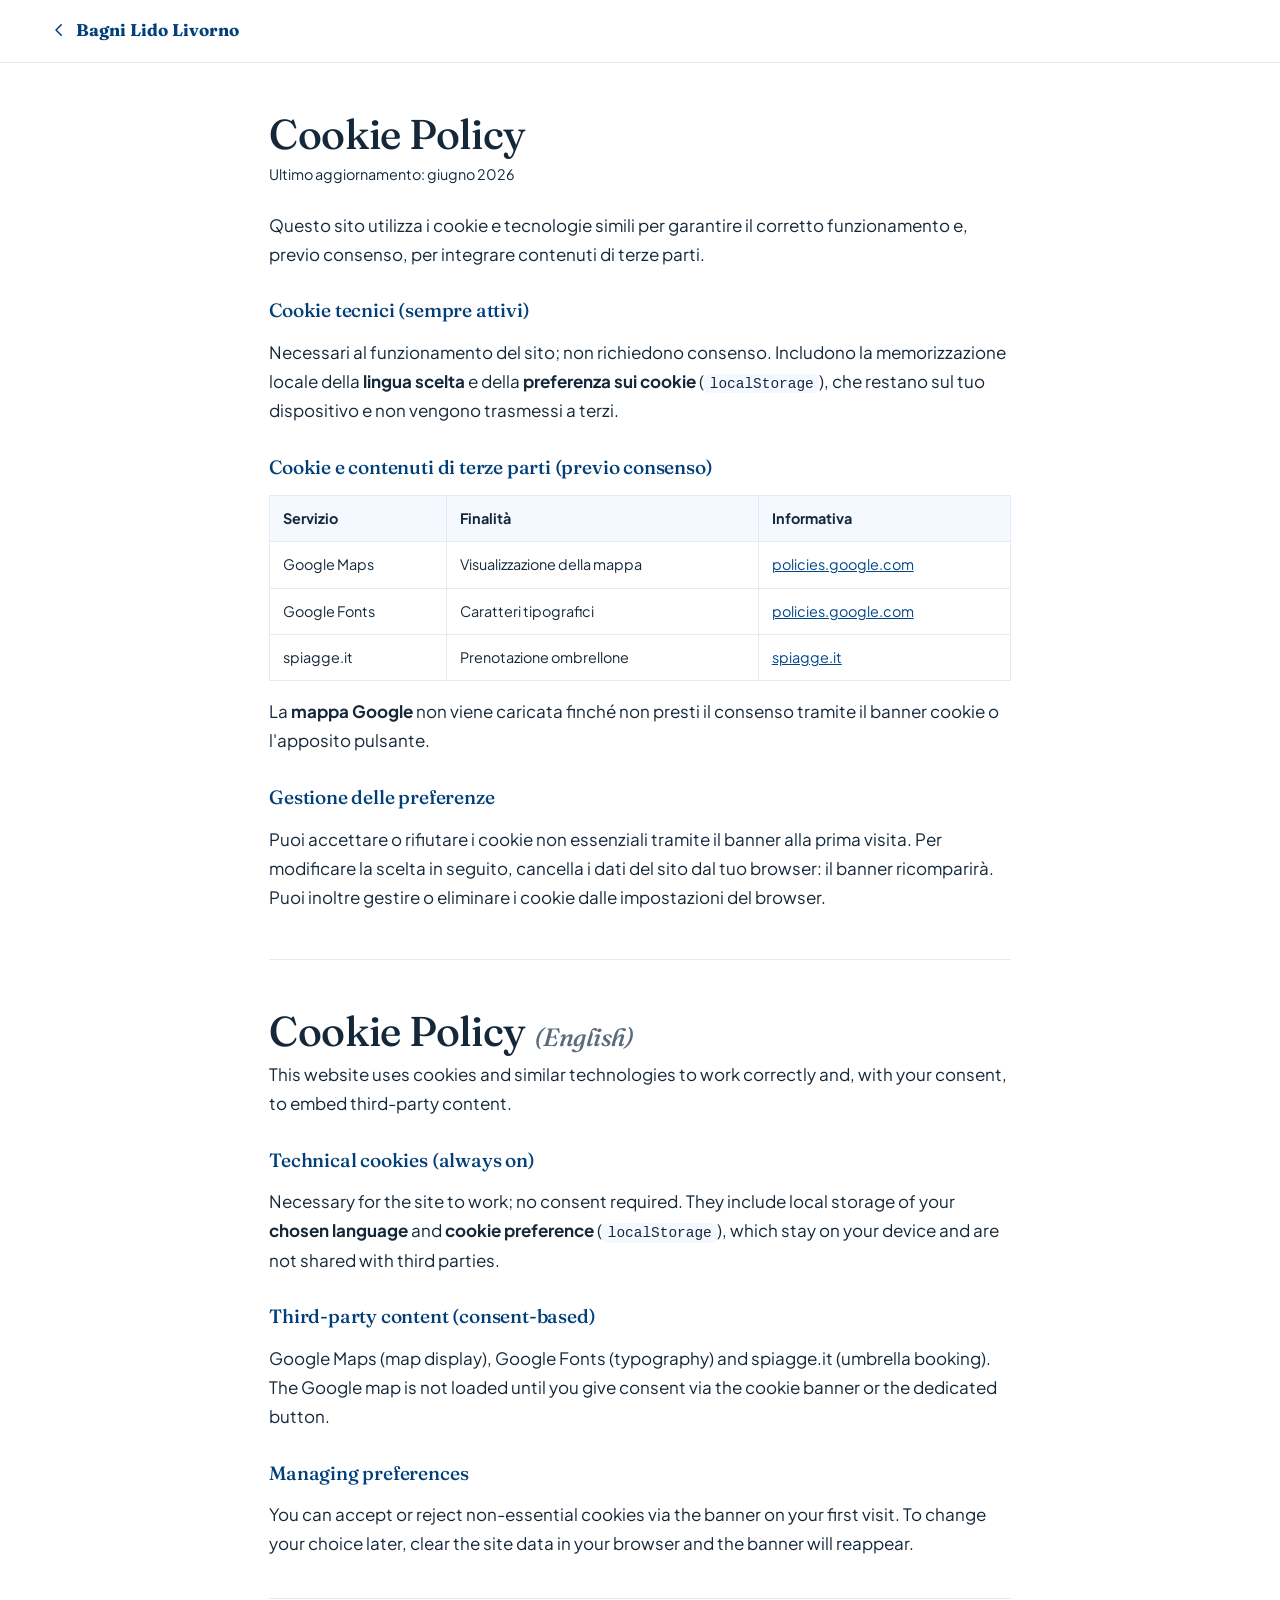
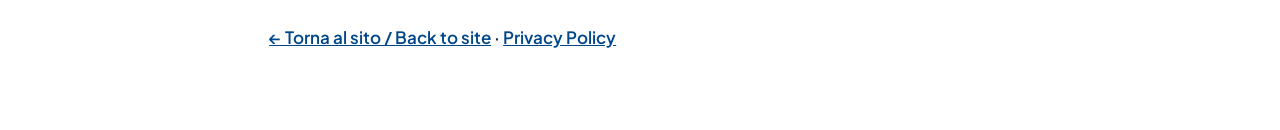
==== cookie.html @ 4ff739aa "Aggiunge Storia, Staff e conformità GDPR - Sezione "La nostra storia": timeline 1934-oggi, foto d'ep" ====
<!DOCTYPE html>
<html lang="it">
<head>
  <meta charset="UTF-8">
  <meta name="viewport" content="width=device-width, initial-scale=1.0">
  <meta name="theme-color" content="#0054a4">
  <title>Cookie Policy · Bagni Lido Livorno</title>
  <meta name="robots" content="noindex, follow">
  <link rel="icon" type="image/png" href="favicon.png">
  <link rel="preconnect" href="https://fonts.googleapis.com">
  <link rel="preconnect" href="https://fonts.gstatic.com" crossorigin>
  <link href="https://fonts.googleapis.com/css2?family=Fraunces:opsz,wght@9..144,400;9..144,500;9..144,600&family=Plus+Jakarta+Sans:wght@400;500;600;700;800&display=swap" rel="stylesheet">
  <link rel="stylesheet" href="assets/css/style.css">
</head>
<body>
  <header class="legal-header">
    <div class="container">
      <a href="index.html" class="legal-back">
        <svg viewBox="0 0 24 24" width="18" height="18" aria-hidden="true"><path d="M15 5l-7 7 7 7" fill="none" stroke="currentColor" stroke-width="2" stroke-linecap="round" stroke-linejoin="round"/></svg>
        <span>Bagni Lido Livorno</span>
      </a>
    </div>
  </header>

  <main class="legal container">
    <h1>Cookie Policy</h1>
    <p class="legal-updated">Ultimo aggiornamento: giugno 2026</p>

    <p>Questo sito utilizza i cookie e tecnologie simili per garantire il corretto funzionamento e, previo consenso, per integrare contenuti di terze parti.</p>

    <h2>Cookie tecnici (sempre attivi)</h2>
    <p>Necessari al funzionamento del sito; non richiedono consenso. Includono la memorizzazione locale della <strong>lingua scelta</strong> e della <strong>preferenza sui cookie</strong> (<code>localStorage</code>), che restano sul tuo dispositivo e non vengono trasmessi a terzi.</p>

    <h2>Cookie e contenuti di terze parti (previo consenso)</h2>
    <table class="legal-table">
      <thead><tr><th>Servizio</th><th>Finalità</th><th>Informativa</th></tr></thead>
      <tbody>
        <tr><td>Google Maps</td><td>Visualizzazione della mappa</td><td><a href="https://policies.google.com/privacy" target="_blank" rel="noopener">policies.google.com</a></td></tr>
        <tr><td>Google Fonts</td><td>Caratteri tipografici</td><td><a href="https://policies.google.com/privacy" target="_blank" rel="noopener">policies.google.com</a></td></tr>
        <tr><td>spiagge.it</td><td>Prenotazione ombrellone</td><td><a href="https://www.spiagge.it/privacy" target="_blank" rel="noopener">spiagge.it</a></td></tr>
      </tbody>
    </table>
    <p>La <strong>mappa Google</strong> non viene caricata finché non presti il consenso tramite il banner cookie o l'apposito pulsante.</p>

    <h2>Gestione delle preferenze</h2>
    <p>Puoi accettare o rifiutare i cookie non essenziali tramite il banner alla prima visita. Per modificare la scelta in seguito, cancella i dati del sito dal tuo browser: il banner ricomparirà. Puoi inoltre gestire o eliminare i cookie dalle impostazioni del browser.</p>

    <hr class="legal-sep">

    <h1>Cookie Policy <span class="legal-lang">(English)</span></h1>
    <p>This website uses cookies and similar technologies to work correctly and, with your consent, to embed third-party content.</p>
    <h2>Technical cookies (always on)</h2>
    <p>Necessary for the site to work; no consent required. They include local storage of your <strong>chosen language</strong> and <strong>cookie preference</strong> (<code>localStorage</code>), which stay on your device and are not shared with third parties.</p>
    <h2>Third-party content (consent-based)</h2>
    <p>Google Maps (map display), Google Fonts (typography) and spiagge.it (umbrella booking). The Google map is not loaded until you give consent via the cookie banner or the dedicated button.</p>
    <h2>Managing preferences</h2>
    <p>You can accept or reject non-essential cookies via the banner on your first visit. To change your choice later, clear the site data in your browser and the banner will reappear.</p>

    <p class="legal-foot"><a href="index.html">← Torna al sito / Back to site</a> · <a href="privacy.html">Privacy Policy</a></p>
  </main>
</body>
</html>
---- assets/css/style.css ----
/* =========================================================
   BAGNI LIDO LIVORNO — Design System
   ========================================================= */
:root{
  /* ===== PALETTE UFFICIALE BAGNI LIDO LIVORNO — blu #0054a4 + bianco ===== */
  --navy:        #003f7a;   /* blu profondo (sezioni scure, footer, testo) */
  --navy-700:    #00468a;
  --teal:        #0054a4;   /* BLU UFFICIALE (colore primario) */
  --teal-600:    #00468a;   /* blu più scuro (hover, eyebrow) */
  --aqua:        #4d97d9;   /* azzurro chiaro (accento) */
  --sand:        #f4f9ff;   /* tinta chiara */
  --sand-200:    #eaf5ff;
  --coral:       #0054a4;   /* CTA = blu brand */
  --coral-600:   #00468a;   /* hover CTA */
  --sunset:      #bcdcff;   /* evidenziazioni su sfondo blu */

  --ink:         #14283a;
  --muted:       #5a6b7d;
  --line:        #e3eaf2;
  --white:       #ffffff;
  --bg:          #ffffff;
  --bg-tint:     #f4f9ff;

  --radius:      18px;
  --radius-sm:   12px;
  --radius-lg:   28px;
  --shadow-sm:   0 2px 10px rgba(10,42,67,.06);
  --shadow:      0 14px 40px rgba(10,42,67,.10);
  --shadow-lg:   0 30px 70px rgba(10,42,67,.18);

  --maxw:        1180px;
  --ease:        cubic-bezier(.22,.61,.36,1);

  --font-sans:   'Plus Jakarta Sans', system-ui, -apple-system, Segoe UI, Roboto, sans-serif;
  --font-disp:   'Fraunces', Georgia, 'Times New Roman', serif;
}

/* ---------- Reset ---------- */
*,*::before,*::after{box-sizing:border-box;margin:0}
html{scroll-behavior:smooth;-webkit-text-size-adjust:100%}
@media (prefers-reduced-motion: reduce){html{scroll-behavior:auto}}
body{
  font-family:var(--font-sans);
  color:var(--ink);
  background:var(--bg);
  line-height:1.6;
  font-size:17px;
  overflow-x:hidden;
  -webkit-font-smoothing:antialiased;
}
img{max-width:100%;display:block}
a{color:inherit;text-decoration:none}
button{font-family:inherit;cursor:pointer;border:0;background:none}
h1,h2,h3,h4{line-height:1.12;font-weight:700;letter-spacing:-.01em}
svg{display:block}

.container{width:min(100% - 2.4rem, var(--maxw));margin-inline:auto}

/* ---------- Skip link ---------- */
.skip-link{
  position:absolute;left:-999px;top:0;z-index:200;
  background:var(--navy);color:#fff;padding:.7rem 1.1rem;border-radius:0 0 10px 0;
}
.skip-link:focus{left:0}

/* =========================================================
   BUTTONS
   ========================================================= */
.btn{
  display:inline-flex;align-items:center;justify-content:center;gap:.5rem;
  font-weight:700;font-size:.96rem;line-height:1;
  padding:.85rem 1.4rem;border-radius:999px;
  transition:transform .25s var(--ease), box-shadow .25s var(--ease), background .25s, color .25s;
  white-space:nowrap;
}
.btn:active{transform:translateY(1px)}
.btn-sm{padding:.62rem 1.05rem;font-size:.88rem}
.btn-lg{padding:1.05rem 1.9rem;font-size:1.02rem}
.btn-block{width:100%}
.btn-primary{background:var(--coral);color:#fff;box-shadow:0 10px 24px rgba(0,84,164,.32)}
.btn-primary:hover{background:var(--coral-600);transform:translateY(-2px);box-shadow:0 16px 34px rgba(0,84,164,.42)}
.btn-outline{border:2px solid var(--navy);color:var(--navy)}
.btn-outline:hover{background:var(--navy);color:#fff;transform:translateY(-2px)}
.btn-ghost{background:rgba(255,255,255,.16);color:#fff;border:1.5px solid rgba(255,255,255,.45);backdrop-filter:blur(6px)}
.btn-ghost:hover{background:rgba(255,255,255,.28);transform:translateY(-2px)}
.btn-ghost-light{border:2px solid rgba(255,255,255,.6);color:#fff}
.btn-ghost-light:hover{background:#fff;color:var(--navy)}

/* =========================================================
   HEADER / NAV
   ========================================================= */
.site-header{
  position:fixed;inset:0 0 auto 0;z-index:100;
  padding:.5rem 0;
  transition:background .3s var(--ease), box-shadow .3s, padding .3s;
}
.site-header.scrolled{background:rgba(255,255,255,.92);backdrop-filter:blur(14px);box-shadow:var(--shadow-sm)}
.nav-wrap{display:flex;align-items:center;justify-content:space-between;gap:1rem}

.brand{position:relative;display:inline-flex;align-items:center}
.logo{height:34px;width:auto;display:block}
.logo-light{transition:opacity .3s var(--ease)}
.logo-dark{position:absolute;left:0;top:50%;transform:translateY(-50%);opacity:0;transition:opacity .3s var(--ease)}
.scrolled .logo-light{opacity:0}
.scrolled .logo-dark{opacity:1}
.footer-logo{height:40px;width:auto;margin-bottom:.2rem}
/* fallback testuale (non più usato in header/footer) */
.brand-text{font-family:var(--font-disp);font-weight:600;font-size:1.18rem;line-height:.95;display:flex;flex-direction:column}
.brand-text small{font-family:var(--font-sans);font-weight:600;font-size:.62rem;letter-spacing:.32em;text-transform:uppercase;opacity:.8}

.main-nav{display:flex;gap:.3rem}
.main-nav a{
  position:relative;padding:.55rem .85rem;border-radius:10px;font-weight:600;font-size:.96rem;color:#fff;transition:color .25s, background .25s;
}
.scrolled .main-nav a{color:var(--navy)}
.main-nav a::after{content:"";position:absolute;left:.85rem;right:.85rem;bottom:.32rem;height:2px;background:var(--coral);transform:scaleX(0);transform-origin:left;transition:transform .3s var(--ease)}
.main-nav a:hover::after,.main-nav a.active::after{transform:scaleX(1)}

.nav-actions{display:flex;align-items:center;gap:.7rem}
.lang-switch{display:flex;background:rgba(255,255,255,.2);border-radius:999px;padding:3px;border:1px solid rgba(255,255,255,.35)}
.scrolled .lang-switch{background:var(--bg-tint);border-color:var(--line)}
.lang-switch button{padding:.32rem .62rem;border-radius:999px;font-weight:700;font-size:.78rem;color:#fff;transition:.25s}
.scrolled .lang-switch button{color:var(--muted)}
.lang-switch button.is-active{background:#fff;color:var(--navy)}
.scrolled .lang-switch button.is-active{background:var(--navy);color:#fff}

.nav-toggle{display:none;flex-direction:column;gap:5px;padding:.4rem}
.nav-toggle span{width:24px;height:2px;background:#fff;border-radius:2px;transition:.3s var(--ease)}
.scrolled .nav-toggle span{background:var(--navy)}

/* =========================================================
   HERO
   ========================================================= */
.hero{
  position:relative;min-height:100svh;display:flex;align-items:center;
  padding:7rem 0 5rem;color:#fff;overflow:hidden;
  background:
    radial-gradient(120% 90% at 70% -10%, #0d65bd 0%, rgba(13,101,189,0) 55%),
    linear-gradient(160deg, #003f7a 0%, #0054a4 55%, #0d65bd 100%);
}
.hero-bg{position:absolute;inset:0;z-index:0;overflow:hidden}
.hero-video{position:absolute;inset:0;width:100%;height:100%;object-fit:cover}
.hero-overlay{position:absolute;inset:0;background:
  linear-gradient(160deg, rgba(0,42,77,.82) 0%, rgba(0,84,164,.55) 50%, rgba(13,101,189,.5) 100%);}
.hero-bg::after{
  content:"";position:absolute;inset:0;
  background:url("data:image/svg+xml,%3Csvg xmlns='http://www.w3.org/2000/svg' width='40' height='40'%3E%3Ccircle cx='2' cy='2' r='1' fill='%23ffffff' opacity='.05'/%3E%3C/svg%3E");
}
.hero-waves{position:absolute;left:0;right:0;bottom:-1px;opacity:.5}
.hero-waves svg{width:100%;height:180px}
.hero-waves path{fill:rgba(255,255,255,.10)}
.hero-inner{position:relative;z-index:2;max-width:760px}

.pill{
  display:inline-flex;align-items:center;gap:.45rem;
  background:rgba(255,255,255,.14);border:1px solid rgba(255,255,255,.3);
  padding:.45rem .9rem;border-radius:999px;font-size:.85rem;font-weight:600;
  backdrop-filter:blur(6px);
}
.hero h1{
  font-family:var(--font-disp);font-weight:500;
  font-size:clamp(2.6rem,7vw,5rem);line-height:1.02;margin:1.1rem 0 0;letter-spacing:-.02em;
}
.hero h1 em{font-style:italic;color:var(--sunset)}
.hero-sub{font-size:clamp(1.05rem,2.4vw,1.3rem);max-width:54ch;margin:1.3rem 0 0;color:rgba(255,255,255,.9)}
.hero-cta{display:flex;flex-wrap:wrap;gap:.9rem;margin-top:2.1rem}

.hero-stats{display:flex;gap:2.4rem;margin-top:3rem;flex-wrap:wrap}
.stat{display:flex;flex-direction:column;gap:.2rem}
.stat strong{font-family:var(--font-disp);font-size:2.3rem;font-weight:600;line-height:1}
.stat span{font-size:.85rem;text-transform:uppercase;letter-spacing:.12em;color:rgba(255,255,255,.7)}

.hero-live{
  position:absolute;right:max(1.4rem,calc((100vw - var(--maxw))/2));bottom:2.2rem;z-index:3;
  display:flex;align-items:center;gap:.5rem;
  background:rgba(255,255,255,.12);border:1px solid rgba(255,255,255,.28);
  padding:.6rem 1rem;border-radius:999px;font-size:.85rem;backdrop-filter:blur(10px);
}
.hero-live strong{color:var(--sunset)}
.live-sep{opacity:.5}
.live-dot{width:8px;height:8px;border-radius:50%;background:#5bd47a;box-shadow:0 0 0 0 rgba(91,212,122,.6);animation:pulse 2s infinite}
@keyframes pulse{0%{box-shadow:0 0 0 0 rgba(91,212,122,.6)}70%{box-shadow:0 0 0 8px rgba(91,212,122,0)}100%{box-shadow:0 0 0 0 rgba(91,212,122,0)}}

/* =========================================================
   SECTIONS
   ========================================================= */
.section{padding:5.5rem 0}
.section-tint{background:var(--bg-tint)}
.section-dark{background:linear-gradient(160deg,var(--navy),var(--navy-700));color:#fff}
.section-head{max-width:680px;margin:0 auto 3rem;text-align:center}
.eyebrow{display:inline-block;font-weight:700;font-size:.8rem;letter-spacing:.18em;text-transform:uppercase;color:var(--teal-600);margin-bottom:.7rem}
.eyebrow.light{color:var(--aqua)}
h2{font-family:var(--font-disp);font-weight:500;font-size:clamp(1.9rem,4vw,3rem)}
.lead{color:var(--muted);font-size:1.1rem;margin-top:.9rem}
.section-dark .lead{color:rgba(255,255,255,.8)}

.grid-2{display:grid;grid-template-columns:1fr 1fr;gap:3.5rem;align-items:center}
.grid-2.reverse .media-card{order:2}

/* media / placeholder */
.media-card{position:relative}
.img-placeholder{
  position:relative;border-radius:var(--radius-lg);overflow:hidden;
  background:linear-gradient(135deg,#dceff1,#bfe3e8);
  display:grid;place-items:center;color:var(--teal-600);
  box-shadow:var(--shadow);
}
.img-placeholder.on-dark{background:linear-gradient(135deg,#15455c,#0e3a4d);color:var(--aqua)}
.img-placeholder::after{content:attr(data-label);position:absolute;bottom:12px;left:0;right:0;text-align:center;font-size:.78rem;opacity:.65;font-weight:600}
.ratio-43{aspect-ratio:4/3}
.media-img{width:100%;border-radius:var(--radius-lg);box-shadow:var(--shadow);object-fit:cover}
.media-img.ratio-43{aspect-ratio:4/3}

.eyebrow + h2{margin-top:.2rem}
.section p{color:var(--muted)}
.section-dark p{color:rgba(255,255,255,.82)}
h2 + p{margin-top:1rem}

.check-list{list-style:none;margin:1.4rem 0;display:grid;gap:.7rem}
.check-list li{position:relative;padding-left:2rem;color:var(--ink)}
.check-list li::before{content:"";position:absolute;left:0;top:.15rem;width:1.3rem;height:1.3rem;border-radius:50%;background:var(--teal);background-image:url("data:image/svg+xml,%3Csvg xmlns='http://www.w3.org/2000/svg' viewBox='0 0 24 24'%3E%3Cpath d='M5 12l4 4 10-10' fill='none' stroke='white' stroke-width='2.5' stroke-linecap='round' stroke-linejoin='round'/%3E%3C/svg%3E");background-size:80%;background-position:center;background-repeat:no-repeat}

/* =========================================================
   SERVIZI CARDS
   ========================================================= */
.cards-grid{display:grid;grid-template-columns:repeat(auto-fill,minmax(230px,1fr));gap:1.3rem}
.svc-card{
  background:#fff;border:1px solid var(--line);border-radius:var(--radius);
  padding:1.7rem 1.5rem;transition:transform .3s var(--ease), box-shadow .3s, border-color .3s;
}
.svc-card:hover{transform:translateY(-6px);box-shadow:var(--shadow);border-color:transparent}
.svc-ico{display:grid;place-items:center;width:54px;height:54px;border-radius:15px;background:linear-gradient(140deg,#eaf5ff,#d6e9ff);color:var(--teal-600);margin-bottom:1.1rem;transition:.3s var(--ease)}
.svc-ico svg{width:28px;height:28px}
.svc-card:hover .svc-ico{background:linear-gradient(140deg,var(--teal),var(--aqua));color:#fff;transform:rotate(-6deg) scale(1.05)}
.svc-card h3{font-size:1.08rem;margin-bottom:.4rem}
.svc-card p{font-size:.92rem;color:var(--muted)}

/* =========================================================
   STAGIONI
   ========================================================= */
.seasons{display:grid;grid-template-columns:repeat(3,1fr);gap:1.4rem}
.season{position:relative;padding:2.2rem 1.8rem;border-radius:var(--radius);color:#fff;overflow:hidden;min-height:260px;display:flex;flex-direction:column;justify-content:flex-end;box-shadow:var(--shadow);background-size:cover;background-position:center;transition:transform .35s var(--ease)}
.season:hover{transform:translateY(-5px)}
.season::before{content:"";position:absolute;inset:0;background:linear-gradient(to top,rgba(0,42,77,.92) 5%,rgba(0,84,164,.35) 70%,rgba(0,84,164,.15) 100%)}
.season.spring{background-image:url(../../uploads/seasons/spring.webp)}
.season.summer{background-image:url(../../uploads/seasons/summer.webp)}
.season.autumn{background-image:url(../../uploads/seasons/autumn.webp)}
.season>*{position:relative;z-index:1}
.season-tag{font-size:.78rem;font-weight:700;letter-spacing:.16em;text-transform:uppercase;opacity:.92;margin-bottom:.5rem}
.season h3{font-family:var(--font-disp);font-weight:500;font-size:1.5rem;margin-bottom:.5rem}
.season p{color:rgba(255,255,255,.92);font-size:.95rem}

/* =========================================================
   RISTORANTE
   ========================================================= */
.rest-actions{display:flex;flex-wrap:wrap;gap:.9rem;margin-top:1.8rem}

/* ---- Menù ristorante ---- */
.menu-wrap{margin-top:4rem;scroll-margin-top:90px}
.menu-heading{font-family:var(--font-disp);font-weight:500;font-size:clamp(1.6rem,3vw,2.2rem);text-align:center;margin-bottom:2.4rem;color:#fff}
.menu-cols{display:grid;grid-template-columns:repeat(3,1fr);gap:2rem}
.menu-cat{background:rgba(255,255,255,.06);border:1px solid rgba(255,255,255,.14);border-radius:var(--radius);padding:1.8rem 1.6rem}
.menu-cat h4{font-family:var(--font-disp);font-weight:500;font-size:1.3rem;color:var(--aqua);margin-bottom:1.1rem;padding-bottom:.7rem;border-bottom:1px solid rgba(255,255,255,.16)}
.menu-cat ul{list-style:none;display:grid;gap:.95rem}
.menu-cat li{display:flex;flex-direction:column;gap:.15rem}
.menu-cat .dish{color:#fff;font-weight:600;font-size:1rem}
.menu-cat .dish-note{color:rgba(255,255,255,.62);font-size:.85rem;font-style:italic}
.menu-foot{text-align:center;color:rgba(255,255,255,.7);font-size:.9rem;margin-top:2rem}

/* =========================================================
   EVENTI
   ========================================================= */
.event-filters{display:flex;flex-wrap:wrap;gap:.6rem;justify-content:center;margin-bottom:2.4rem}
.chip{padding:.55rem 1.1rem;border-radius:999px;background:#fff;border:1.5px solid var(--line);font-weight:600;font-size:.9rem;color:var(--muted);transition:.25s}
.chip:hover{border-color:var(--teal)}
.chip.is-active{background:var(--navy);border-color:var(--navy);color:#fff}

.events-grid{display:grid;grid-template-columns:repeat(auto-fill,minmax(280px,1fr));gap:1.3rem}
.event-card{display:flex;gap:1.1rem;background:#fff;border:1px solid var(--line);border-radius:var(--radius);padding:1.3rem;transition:transform .3s var(--ease),box-shadow .3s}
.event-card:hover{transform:translateY(-4px);box-shadow:var(--shadow)}
.event-card.hide{display:none}
.event-date{flex:0 0 auto;width:62px;height:62px;border-radius:14px;background:linear-gradient(140deg,var(--teal),var(--aqua));color:#fff;display:grid;place-items:center;align-content:center;text-align:center;line-height:1}
.event-date .d{font-size:1.5rem;font-weight:800}
.event-date .m{font-size:.7rem;text-transform:uppercase;letter-spacing:.1em}
.event-cat{font-size:.72rem;font-weight:700;text-transform:uppercase;letter-spacing:.1em;color:var(--coral-600)}
.event-body h3{font-size:1.06rem;margin:.25rem 0 .35rem}
.event-body p{font-size:.9rem;color:var(--muted)}
.event-time{display:inline-block;margin-top:.5rem;font-size:.8rem;font-weight:600;color:var(--teal-600);background:var(--bg-tint);padding:.2rem .6rem;border-radius:999px}
.events-empty{text-align:center;color:var(--muted);margin-top:1rem;font-size:.95rem}
.events-note{text-align:center;color:var(--muted);margin-top:2rem;font-size:.95rem}

/* =========================================================
   STORIA (timeline)
   ========================================================= */
.story-photos{display:grid;grid-template-columns:repeat(4,1fr);gap:1rem;margin-bottom:3rem}
.story-photos img{width:100%;aspect-ratio:3/2;object-fit:cover;border-radius:var(--radius);box-shadow:var(--shadow-sm);filter:sepia(.15)}
.timeline{list-style:none;max-width:760px;margin:0 auto;position:relative;padding-left:0}
.timeline li{display:grid;grid-template-columns:90px 1fr;gap:1.4rem;padding:0 0 1.8rem;position:relative}
.timeline li::before{content:"";position:absolute;left:96px;top:.5rem;bottom:-.4rem;width:2px;background:var(--sand-200)}
.timeline li:last-child::before{display:none}
.tl-year{font-family:var(--font-disp);font-weight:600;font-size:1.25rem;color:var(--teal);text-align:right;position:relative}
.tl-year::after{content:"";position:absolute;right:-29px;top:.35rem;width:13px;height:13px;border-radius:50%;background:var(--teal);border:3px solid #fff;box-shadow:0 0 0 2px var(--sand-200)}
.timeline h3{font-size:1.1rem;margin-bottom:.25rem}
.timeline p{color:var(--muted);font-size:.95rem}
.story-quote{max-width:760px;margin:2.5rem auto 0;text-align:center;padding:1.8rem 2rem;border-left:0}
.story-quote p{font-family:var(--font-disp);font-style:italic;font-size:1.2rem;line-height:1.5;color:var(--navy)}
.story-quote cite{display:block;margin-top:.9rem;font-style:normal;font-weight:700;color:var(--teal-600);font-size:.9rem}

/* =========================================================
   STAFF
   ========================================================= */
.staff-grid{display:grid;grid-template-columns:repeat(auto-fill,minmax(180px,1fr));gap:1.3rem}
.staff-card{text-align:center;background:#fff;border:1px solid var(--line);border-radius:var(--radius);padding:1.8rem 1.2rem;transition:transform .3s var(--ease),box-shadow .3s}
.staff-card:hover{transform:translateY(-5px);box-shadow:var(--shadow)}
.staff-card .avatar{display:grid;place-items:center;width:72px;height:72px;margin:0 auto .9rem;border-radius:50%;background:linear-gradient(140deg,var(--teal),var(--aqua));color:#fff;font-family:var(--font-disp);font-weight:600;font-size:1.5rem;letter-spacing:.02em}
.staff-card h3{font-size:1.02rem;margin-bottom:.25rem}
.staff-card p{font-size:.85rem;color:var(--muted)}

/* =========================================================
   TARIFFE
   ========================================================= */
.pricing-grid{display:grid;grid-template-columns:repeat(auto-fit,minmax(250px,1fr));gap:1.4rem}
.price-card{background:#fff;border:1px solid var(--line);border-radius:var(--radius);padding:1.7rem 1.6rem;transition:transform .3s var(--ease),box-shadow .3s}
.price-card:hover{transform:translateY(-5px);box-shadow:var(--shadow)}
.price-card h3{font-family:var(--font-disp);font-weight:500;font-size:1.35rem;color:var(--teal);margin-bottom:1.1rem;padding-bottom:.7rem;border-bottom:2px solid var(--sand-200);display:flex;flex-wrap:wrap;align-items:baseline;gap:.5rem}
.price-per{font-family:var(--font-sans);font-size:.72rem;font-weight:700;text-transform:uppercase;letter-spacing:.1em;color:var(--muted)}
.price-card ul{list-style:none;display:grid;gap:.8rem}
.price-card li{display:flex;justify-content:space-between;align-items:baseline;gap:1rem}
.price-label{display:flex;flex-direction:column;color:var(--ink);font-weight:600;font-size:.95rem}
.price-note{font-weight:400;font-size:.8rem;color:var(--muted);margin-top:.15rem}
.price-val{flex:0 0 auto;font-weight:800;color:var(--teal);font-size:1.05rem}
.pricing-note{text-align:center;color:var(--muted);margin-top:2rem;font-size:.95rem}
.pricing-cta{text-align:center;margin-top:1.4rem}

/* =========================================================
   GALLERIA
   ========================================================= */
.gallery{display:grid;grid-template-columns:repeat(4,1fr);grid-auto-rows:200px;gap:1rem}
.gallery img,.gallery video{width:100%;height:100%;object-fit:cover;border-radius:var(--radius);box-shadow:var(--shadow-sm);transition:transform .4s var(--ease),box-shadow .4s;display:block}
.gallery .g1{grid-column:span 2;grid-row:span 2}
.gallery img:hover,.gallery video:hover{transform:scale(1.02);box-shadow:var(--shadow)}

/* =========================================================
   CONTATTI
   ========================================================= */
.contact-list{list-style:none;display:grid;gap:1rem;margin:1.6rem 0}
.contact-list li{display:flex;align-items:center;gap:.8rem;color:var(--ink)}
.contact-list svg{color:var(--teal-600);flex:0 0 auto}
.contact-list a:hover{color:var(--teal-600)}
.map-card{border-radius:var(--radius);overflow:hidden;box-shadow:var(--shadow-sm);border:1px solid var(--line);margin-top:1.5rem}
.map-card iframe{width:100%;height:280px;border:0;display:block}

.contact-form{background:#fff;border:1px solid var(--line);border-radius:var(--radius-lg);padding:2rem;box-shadow:var(--shadow-sm)}
.contact-form h3{font-size:1.3rem;margin-bottom:1.2rem}
.field{margin-bottom:1rem;display:flex;flex-direction:column;gap:.35rem}
.field-row{display:grid;grid-template-columns:1fr 1fr;gap:1rem}
.field label{font-size:.82rem;font-weight:600;color:var(--muted)}
.field input,.field select,.field textarea{
  width:100%;padding:.8rem .95rem;border:1.5px solid var(--line);border-radius:var(--radius-sm);
  font:inherit;font-size:.95rem;background:var(--bg-tint);transition:.2s;
}
.field input:focus,.field select:focus,.field textarea:focus{outline:none;border-color:var(--teal);background:#fff;box-shadow:0 0 0 4px rgba(0,84,164,.12)}
.field textarea{resize:vertical}
.checkbox{display:flex;align-items:flex-start;gap:.6rem;font-size:.85rem;color:var(--muted);margin:.5rem 0 1.2rem}
.checkbox input{margin-top:.25rem;accent-color:var(--teal)}
.form-msg{margin-top:.9rem;font-size:.9rem;font-weight:600;min-height:1.2em}
.form-msg.ok{color:var(--teal-600)}
.form-msg.err{color:var(--coral-600)}

.newsletter{margin-top:1.6rem;background:linear-gradient(140deg,var(--navy),var(--navy-700));color:#fff;border-radius:var(--radius-lg);padding:1.8rem}
.newsletter h3{font-size:1.2rem}
.newsletter p{color:rgba(255,255,255,.8);font-size:.92rem;margin:.4rem 0 1rem}
.newsletter-form{display:flex;gap:.6rem}
.newsletter-form input{flex:1;padding:.8rem 1rem;border-radius:999px;border:0;font:inherit;font-size:.92rem}
.newsletter-form input:focus{outline:2px solid var(--aqua)}

/* =========================================================
   SPONSOR
   ========================================================= */
.sponsors{padding:3.5rem 0;border-top:1px solid var(--line)}
.sponsors-label{text-align:center;font-size:.8rem;font-weight:700;letter-spacing:.16em;text-transform:uppercase;color:var(--muted);margin-bottom:1.4rem}
.sponsors-label.main-label{color:var(--teal)}
.sponsor-main{display:flex;justify-content:center;margin-bottom:2.6rem}
.sponsor-main img{height:84px;width:auto;object-fit:contain}
.sponsors-grid{display:grid;grid-template-columns:repeat(auto-fill,minmax(140px,1fr));gap:1.4rem 1.8rem;align-items:center;justify-items:center;max-width:980px;margin-inline:auto}
.sponsors-grid img{height:56px;width:auto;max-width:100%;object-fit:contain;filter:grayscale(1);opacity:.65;transition:filter .3s var(--ease),opacity .3s var(--ease),transform .3s var(--ease)}
.sponsors-grid img:hover{filter:none;opacity:1;transform:scale(1.05)}

/* =========================================================
   FOOTER
   ========================================================= */
.site-footer{background:var(--navy);color:rgba(255,255,255,.78);padding-top:3.5rem}
.footer-grid{display:grid;grid-template-columns:1.6fr 1fr 1fr 1fr;gap:2.4rem;padding-bottom:2.5rem}
.footer-brand .brand-text{color:#fff;font-size:1.4rem}
.footer-brand p{margin:.9rem 0 1.2rem;font-size:.92rem;max-width:30ch}
.socials{display:flex;gap:.6rem}
.socials a{display:grid;place-items:center;width:40px;height:40px;border-radius:11px;background:rgba(255,255,255,.1);color:#fff;transition:.25s}
.socials a:hover{background:var(--teal);transform:translateY(-3px)}
.footer-col h4{color:#fff;font-size:.95rem;margin-bottom:1rem;letter-spacing:.02em}
.footer-col a,.footer-col span{display:block;font-size:.92rem;margin-bottom:.6rem;color:rgba(255,255,255,.72);transition:color .2s}
.footer-col a:hover{color:var(--aqua)}
.iso{font-size:.8rem !important;opacity:.6;margin-top:.4rem}
.footer-bottom{border-top:1px solid rgba(255,255,255,.12);padding:1.3rem 0}
.footer-bottom .container{display:flex;justify-content:space-between;flex-wrap:wrap;gap:.5rem;font-size:.82rem;opacity:.7}

/* =========================================================
   MOBILE STICKY BAR
   ========================================================= */
.mobile-bar{display:none;position:fixed;left:0;right:0;bottom:0;z-index:90;background:#fff;border-top:1px solid var(--line);box-shadow:0 -6px 24px rgba(10,42,67,.1)}
.mobile-bar a{flex:1;display:flex;flex-direction:column;align-items:center;gap:.2rem;padding:.6rem 0;color:var(--navy);font-size:.72rem;font-weight:600}
.mobile-bar a svg{color:var(--teal-600)}
.mobile-bar a:active{background:var(--bg-tint)}

/* =========================================================
   REVEAL ANIMATIONS
   ========================================================= */
[data-reveal],[data-reveal-group] > *{opacity:0;transform:translateY(26px);transition:opacity .7s var(--ease), transform .7s var(--ease)}
[data-reveal].in,[data-reveal-group].in > *{opacity:1;transform:none}
[data-reveal-group].in > *:nth-child(2){transition-delay:.06s}
[data-reveal-group].in > *:nth-child(3){transition-delay:.12s}
[data-reveal-group].in > *:nth-child(4){transition-delay:.18s}
[data-reveal-group].in > *:nth-child(5){transition-delay:.24s}
[data-reveal-group].in > *:nth-child(6){transition-delay:.30s}
[data-reveal-group].in > *:nth-child(n+7){transition-delay:.34s}
@media (prefers-reduced-motion: reduce){
  [data-reveal],[data-reveal-group] > *{opacity:1;transform:none;transition:none}
  .live-dot{animation:none}
}

/* =========================================================
   RESPONSIVE
   ========================================================= */
@media (max-width:980px){
  .footer-grid{grid-template-columns:1fr 1fr}
  .seasons{grid-template-columns:1fr}
  .gallery{grid-template-columns:repeat(2,1fr)}
  .gallery .g1{grid-column:span 2;grid-row:span 1}
}
@media (max-width:820px){
  .main-nav{
    position:fixed;inset:0 0 0 auto;width:min(80vw,320px);
    background:#fff;flex-direction:column;justify-content:center;gap:.5rem;padding:2rem;
    transform:translateX(100%);transition:transform .4s var(--ease);box-shadow:var(--shadow-lg);
  }
  .main-nav.open{transform:none}
  .main-nav a{color:var(--navy);font-size:1.15rem;width:100%}
  .nav-toggle{display:flex}
  .main-nav a::after{display:none}
  .grid-2{grid-template-columns:1fr;gap:2rem}
  .grid-2.reverse .media-card{order:0}
  .hero-live{display:none}
  .field-row{grid-template-columns:1fr}
  body{padding-bottom:64px}
  .mobile-bar{display:flex}
  .nav-toggle[aria-expanded="true"] span:nth-child(1){transform:translateY(7px) rotate(45deg)}
  .nav-toggle[aria-expanded="true"] span:nth-child(2){opacity:0}
  .nav-toggle[aria-expanded="true"] span:nth-child(3){transform:translateY(-7px) rotate(-45deg)}
}
@media (max-width:560px){
  body{font-size:16px}
  .section{padding:3.5rem 0}
  .hero{padding:6rem 0 4rem}
  .hero-stats{gap:1.4rem}
  .stat strong{font-size:1.8rem}
  .gallery{grid-template-columns:1fr 1fr;grid-auto-rows:140px}
  .newsletter-form{flex-direction:column}
  .newsletter-form .btn{width:100%}
  .footer-grid{grid-template-columns:1fr}
}

/* nav scroll-lock helper */
body.nav-open{overflow:hidden}

/* =========================================================
   MAPPA — overlay consenso
   ========================================================= */
.map-card{position:relative}
.map-consent{position:absolute;inset:0;display:flex;flex-direction:column;align-items:center;justify-content:center;gap:.9rem;text-align:center;padding:1.5rem;background:linear-gradient(140deg,#0a2a43,#0e4d63);color:#fff}
.map-consent p{color:rgba(255,255,255,.88);font-size:.9rem;max-width:34ch;margin:0}

/* =========================================================
   COOKIE BANNER
   ========================================================= */
.cookie-banner{position:fixed;left:1rem;right:1rem;bottom:1rem;z-index:120;max-width:560px;margin-inline:auto;
  background:#fff;border:1px solid var(--line);border-radius:var(--radius);box-shadow:var(--shadow-lg);
  padding:1.2rem 1.3rem;transform:translateY(160%);transition:transform .45s var(--ease);opacity:0}
.cookie-banner.show{transform:none;opacity:1}
.cookie-inner{display:flex;flex-direction:column;gap:1rem}
.cookie-inner p{font-size:.9rem;color:var(--muted);margin:0}
.cookie-inner a{color:var(--teal-600);font-weight:600;text-decoration:underline}
.cookie-actions{display:flex;gap:.7rem;justify-content:flex-end}
.cookie-actions .btn-ghost-light{border-color:var(--line);color:var(--muted)}
.cookie-actions .btn-ghost-light:hover{background:var(--bg-tint);color:var(--navy)}
@media (max-width:560px){body.nav-open{overflow:hidden}.mobile-bar~.cookie-banner,.cookie-banner{bottom:70px}}

/* =========================================================
   PAGINE LEGALI (privacy / cookie)
   ========================================================= */
.legal-header{border-bottom:1px solid var(--line);padding:1rem 0;position:sticky;top:0;background:rgba(255,255,255,.95);backdrop-filter:blur(10px);z-index:10}
.legal-back{display:inline-flex;align-items:center;gap:.5rem;color:var(--navy);font-weight:700;font-family:var(--font-disp)}
.legal-back:hover{color:var(--teal-600)}
.legal{max-width:780px;padding:3rem 1.2rem 5rem}
.legal h1{font-family:var(--font-disp);font-weight:500;font-size:clamp(1.8rem,4vw,2.6rem);margin-bottom:.3rem}
.legal h2{font-size:1.2rem;margin:2rem 0 .6rem;color:var(--navy)}
.legal p,.legal li{color:var(--ink);line-height:1.7}
.legal ul{margin:.6rem 0 .6rem 1.2rem;display:grid;gap:.5rem}
.legal a{color:var(--teal-600);text-decoration:underline}
.legal-updated{color:var(--muted);font-size:.9rem;margin-bottom:1.5rem}
.legal-lang{font-size:.6em;color:var(--muted);font-style:italic}
.legal-sep{border:0;border-top:1px solid var(--line);margin:3rem 0}
.legal-table{width:100%;border-collapse:collapse;margin:1rem 0;font-size:.9rem}
.legal-table th,.legal-table td{text-align:left;padding:.7rem .8rem;border:1px solid var(--line)}
.legal-table th{background:var(--bg-tint);font-weight:700}
.legal-foot{margin-top:2.5rem;padding-top:1.5rem;border-top:1px solid var(--line);font-weight:600}
.legal code{background:var(--bg-tint);padding:.1rem .35rem;border-radius:5px;font-size:.85em}

.footer-legal{display:inline-flex;gap:1rem}
.footer-legal a{opacity:.8}
.footer-legal a:hover{opacity:1;color:var(--aqua)}

/* honeypot anti-spam (nascosto agli utenti) */
.hp{position:absolute !important;left:-9999px !important;width:1px;height:1px;opacity:0;pointer-events:none}
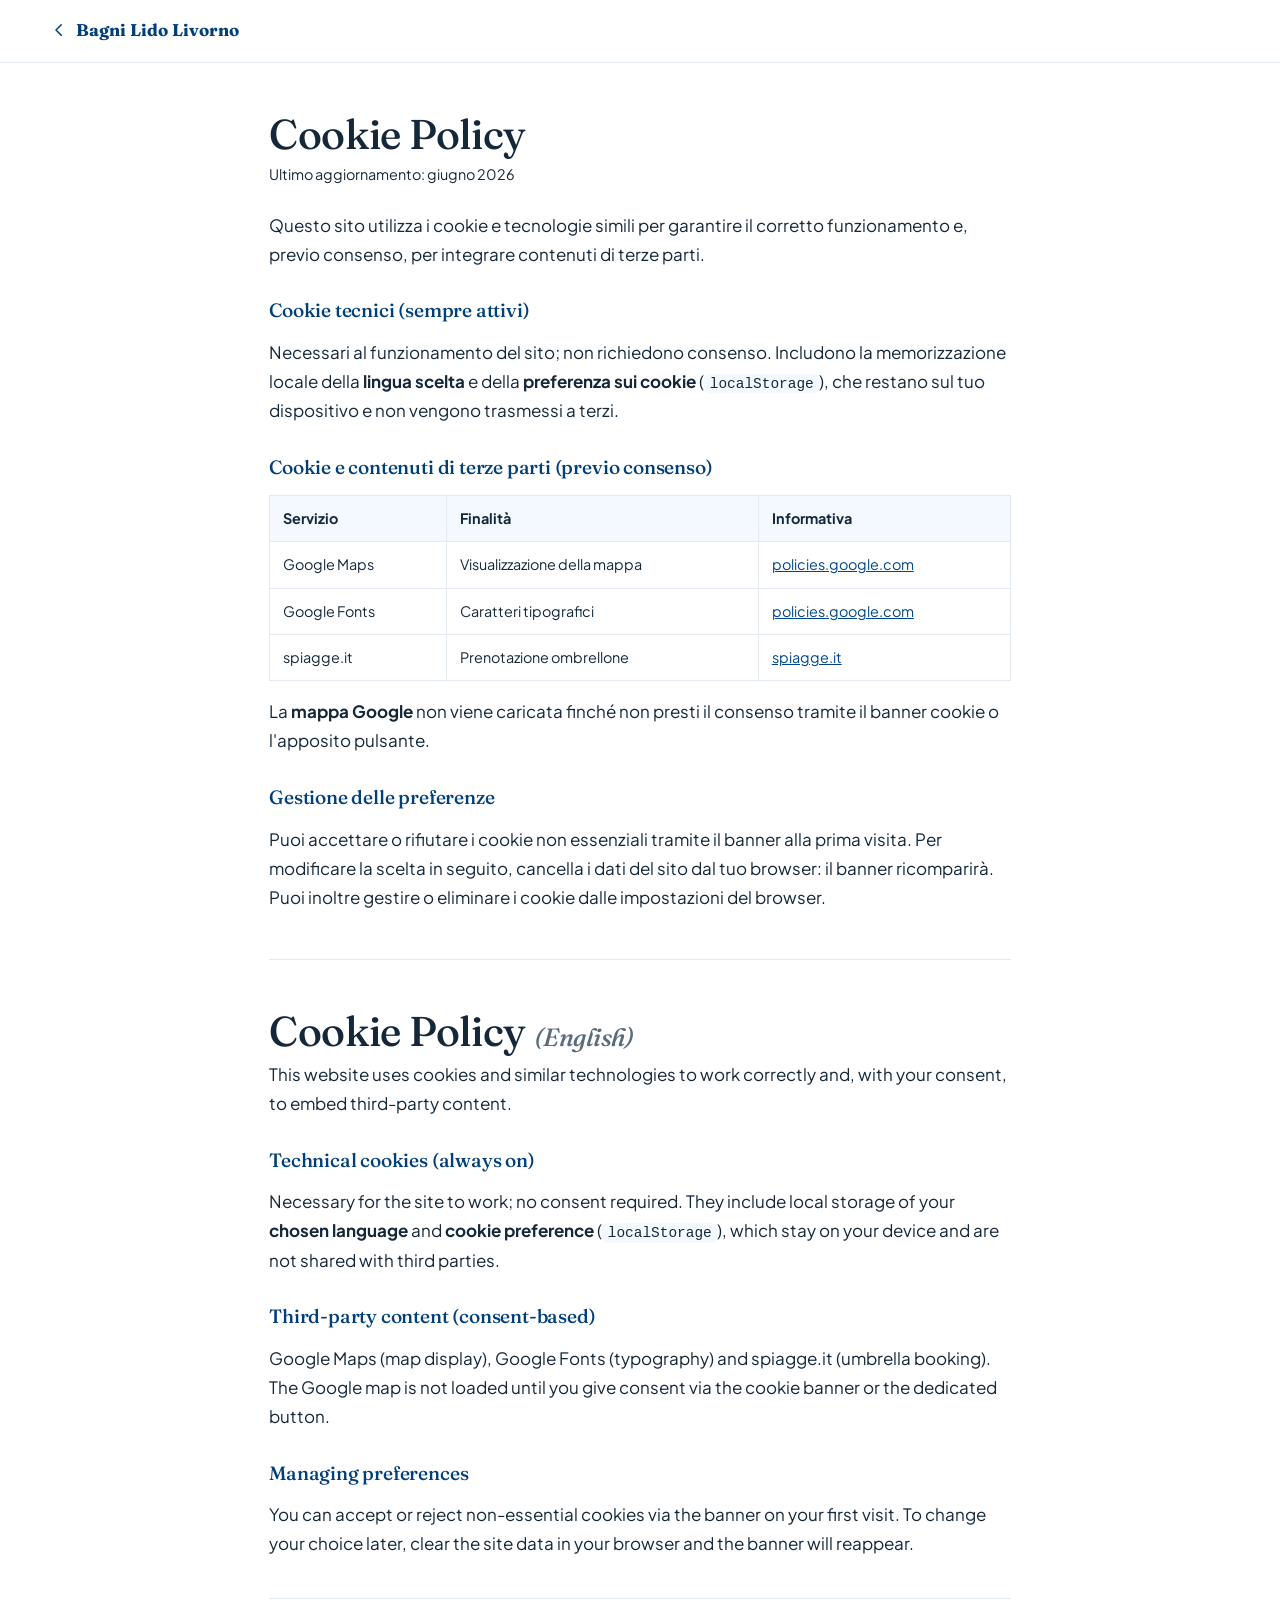
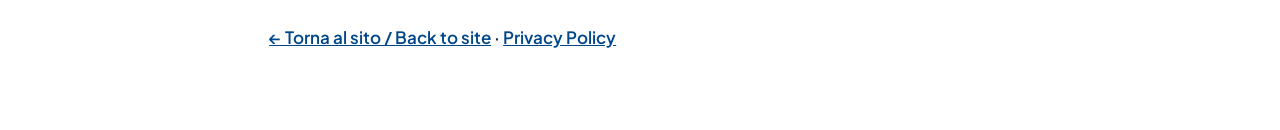
==== commit f2d3053e: "Tema chiaro/scuro, panorama nitida e menù più leggibile - Toggle tema chiaro/scuro accanto allo swit" ====
--- a/cookie.html
+++ b/cookie.html
@@ -4,6 +4,7 @@
   <meta charset="UTF-8">
   <meta name="viewport" content="width=device-width, initial-scale=1.0">
   <meta name="theme-color" content="#0054a4">
+  <script>(function(){try{var t=localStorage.getItem('lido_theme')||(window.matchMedia&&window.matchMedia('(prefers-color-scheme:dark)').matches?'dark':'light');document.documentElement.setAttribute('data-theme',t);}catch(e){}})();</script>
   <title>Cookie Policy · Bagni Lido Livorno</title>
   <meta name="robots" content="noindex, follow">
   <link rel="icon" type="image/png" href="favicon.png">
--- a/assets/css/style.css
+++ b/assets/css/style.css
@@ -20,6 +20,8 @@
   --white:       #ffffff;
   --bg:          #ffffff;
   --bg-tint:     #f4f9ff;
+  --card:        #ffffff;   /* sfondo delle card (tema-aware) */
+  --header-bg:   rgba(255,255,255,.92);
 
   --radius:      18px;
   --radius-sm:   12px;
@@ -35,9 +37,41 @@
   --font-disp:   'Fraunces', Georgia, 'Times New Roman', serif;
 }
 
+/* ===================== TEMA SCURO ===================== */
+[data-theme="dark"]{
+  --navy:        #0a1b2c;
+  --navy-700:    #0d2236;
+  --aqua:        #5aa6e6;
+  --teal-600:    #5aa6e6;   /* accenti/eyebrow più chiari su scuro */
+  --ink:         #e9eff5;
+  --muted:       #9db0c2;
+  --line:        #21384c;
+  --white:       #10273c;
+  --bg:          #0a1826;
+  --bg-tint:     #0e2030;
+  --card:        #10273c;
+  --sand:        #0e2030;
+  --sand-200:    #21384c;
+  --header-bg:   rgba(10,24,38,.9);
+  --shadow-sm:   0 2px 10px rgba(0,0,0,.3);
+  --shadow:      0 14px 40px rgba(0,0,0,.4);
+  --shadow-lg:   0 30px 70px rgba(0,0,0,.55);
+}
+/* Header su scuro: testo/logo chiari anche da scrollato */
+[data-theme="dark"] .scrolled .brand,
+[data-theme="dark"] .scrolled .main-nav a{color:var(--ink)}
+[data-theme="dark"] .scrolled .nav-toggle span{background:var(--ink)}
+[data-theme="dark"] .scrolled .logo-light{opacity:1}
+[data-theme="dark"] .scrolled .logo-dark{opacity:0}
+[data-theme="dark"] .scrolled .lang-switch button.is-active{background:var(--teal);color:#fff}
+[data-theme="dark"] .scrolled .theme-toggle{color:var(--ink)}
+/* Loghi sponsor leggibili su sfondo scuro */
+[data-theme="dark"] .sponsors-grid img,[data-theme="dark"] .sponsor-main img{background:#fff;border-radius:10px;padding:8px}
+[data-theme="dark"] .price-val{color:var(--aqua)}
+
 /* ---------- Reset ---------- */
 *,*::before,*::after{box-sizing:border-box;margin:0}
-html{scroll-behavior:smooth;-webkit-text-size-adjust:100%}
+html{scroll-behavior:smooth;-webkit-text-size-adjust:100%;overflow-x:hidden}
 @media (prefers-reduced-motion: reduce){html{scroll-behavior:auto}}
 body{
   font-family:var(--font-sans);
@@ -47,6 +81,7 @@
   font-size:17px;
   overflow-x:hidden;
   -webkit-font-smoothing:antialiased;
+  transition:background-color .3s var(--ease), color .3s var(--ease);
 }
 img{max-width:100%;display:block}
 a{color:inherit;text-decoration:none}
@@ -94,7 +129,7 @@
   padding:.5rem 0;
   transition:background .3s var(--ease), box-shadow .3s, padding .3s;
 }
-.site-header.scrolled{background:rgba(255,255,255,.92);backdrop-filter:blur(14px);box-shadow:var(--shadow-sm)}
+.site-header.scrolled{background:var(--header-bg);backdrop-filter:blur(14px);box-shadow:var(--shadow-sm)}
 .nav-wrap{display:flex;align-items:center;justify-content:space-between;gap:1rem}
 
 .brand{position:relative;display:inline-flex;align-items:center}
@@ -124,6 +159,13 @@
 .lang-switch button.is-active{background:#fff;color:var(--navy)}
 .scrolled .lang-switch button.is-active{background:var(--navy);color:#fff}
 
+.theme-toggle{display:grid;place-items:center;width:34px;height:34px;border-radius:999px;color:#fff;border:1px solid rgba(255,255,255,.35);background:rgba(255,255,255,.18);transition:background .25s,color .25s,border-color .25s}
+.theme-toggle:hover{background:rgba(255,255,255,.3)}
+.scrolled .theme-toggle{color:var(--navy);border-color:var(--line);background:var(--bg-tint)}
+.theme-toggle .ico-sun{display:none}
+[data-theme="dark"] .theme-toggle .ico-moon{display:none}
+[data-theme="dark"] .theme-toggle .ico-sun{display:block}
+
 .nav-toggle{display:none;flex-direction:column;gap:5px;padding:.4rem}
 .nav-toggle span{width:24px;height:2px;background:#fff;border-radius:2px;transition:.3s var(--ease)}
 .scrolled .nav-toggle span{background:var(--navy)}
@@ -180,6 +222,16 @@
 .live-sep{opacity:.5}
 .live-dot{width:8px;height:8px;border-radius:50%;background:#5bd47a;box-shadow:0 0 0 0 rgba(91,212,122,.6);animation:pulse 2s infinite}
 @keyframes pulse{0%{box-shadow:0 0 0 0 rgba(91,212,122,.6)}70%{box-shadow:0 0 0 8px rgba(91,212,122,0)}100%{box-shadow:0 0 0 0 rgba(91,212,122,0)}}
+
+/* =========================================================
+   PANORAMA (fascia aerea a tutta larghezza)
+   ========================================================= */
+.panorama-sec{padding:2.5rem 0}
+.panorama{position:relative;max-width:1000px;margin:0 auto;border-radius:var(--radius-lg);overflow:hidden;box-shadow:var(--shadow-lg)}
+.panorama img{display:block;width:100%;height:auto}      /* immagine intera, mai stirata */
+.panorama::after{content:"";position:absolute;inset:0;pointer-events:none;background:linear-gradient(to top,rgba(0,42,77,.4),rgba(0,42,77,0) 40%)}
+.panorama-cap{position:absolute;left:1rem;bottom:1rem;z-index:2;margin:0}
+.panorama-cap .pill{background:rgba(0,42,77,.6);border-color:rgba(255,255,255,.35);color:#fff;backdrop-filter:blur(6px)}
 
 /* =========================================================
    SECTIONS
@@ -225,7 +277,7 @@
    ========================================================= */
 .cards-grid{display:grid;grid-template-columns:repeat(auto-fill,minmax(230px,1fr));gap:1.3rem}
 .svc-card{
-  background:#fff;border:1px solid var(--line);border-radius:var(--radius);
+  background:var(--card);border:1px solid var(--line);border-radius:var(--radius);
   padding:1.7rem 1.5rem;transition:transform .3s var(--ease), box-shadow .3s, border-color .3s;
 }
 .svc-card:hover{transform:translateY(-6px);box-shadow:var(--shadow);border-color:transparent}
@@ -259,8 +311,8 @@
 .menu-wrap{margin-top:4rem;scroll-margin-top:90px}
 .menu-heading{font-family:var(--font-disp);font-weight:500;font-size:clamp(1.6rem,3vw,2.2rem);text-align:center;margin-bottom:2.4rem;color:#fff}
 .menu-cols{display:grid;grid-template-columns:repeat(3,1fr);gap:2rem}
-.menu-cat{background:rgba(255,255,255,.06);border:1px solid rgba(255,255,255,.14);border-radius:var(--radius);padding:1.8rem 1.6rem}
-.menu-cat h4{font-family:var(--font-disp);font-weight:500;font-size:1.3rem;color:var(--aqua);margin-bottom:1.1rem;padding-bottom:.7rem;border-bottom:1px solid rgba(255,255,255,.16)}
+.menu-cat{background:rgba(0,14,28,.55);border:1px solid rgba(150,185,220,.4);border-radius:var(--radius);padding:1.8rem 1.6rem;box-shadow:0 8px 24px rgba(0,0,0,.28)}
+.menu-cat h4{font-family:var(--font-disp);font-weight:500;font-size:1.3rem;color:var(--aqua);margin-bottom:1.1rem;padding-bottom:.7rem;border-bottom:1px solid rgba(150,185,220,.45)}
 .menu-cat ul{list-style:none;display:grid;gap:.95rem}
 .menu-cat li{display:flex;flex-direction:column;gap:.15rem}
 .menu-cat .dish{color:#fff;font-weight:600;font-size:1rem}
@@ -271,12 +323,12 @@
    EVENTI
    ========================================================= */
 .event-filters{display:flex;flex-wrap:wrap;gap:.6rem;justify-content:center;margin-bottom:2.4rem}
-.chip{padding:.55rem 1.1rem;border-radius:999px;background:#fff;border:1.5px solid var(--line);font-weight:600;font-size:.9rem;color:var(--muted);transition:.25s}
+.chip{padding:.55rem 1.1rem;border-radius:999px;background:var(--card);border:1.5px solid var(--line);font-weight:600;font-size:.9rem;color:var(--muted);transition:.25s}
 .chip:hover{border-color:var(--teal)}
 .chip.is-active{background:var(--navy);border-color:var(--navy);color:#fff}
 
 .events-grid{display:grid;grid-template-columns:repeat(auto-fill,minmax(280px,1fr));gap:1.3rem}
-.event-card{display:flex;gap:1.1rem;background:#fff;border:1px solid var(--line);border-radius:var(--radius);padding:1.3rem;transition:transform .3s var(--ease),box-shadow .3s}
+.event-card{display:flex;gap:1.1rem;background:var(--card);border:1px solid var(--line);border-radius:var(--radius);padding:1.3rem;transition:transform .3s var(--ease),box-shadow .3s}
 .event-card:hover{transform:translateY(-4px);box-shadow:var(--shadow)}
 .event-card.hide{display:none}
 .event-date{flex:0 0 auto;width:62px;height:62px;border-radius:14px;background:linear-gradient(140deg,var(--teal),var(--aqua));color:#fff;display:grid;place-items:center;align-content:center;text-align:center;line-height:1}
@@ -310,7 +362,7 @@
    STAFF
    ========================================================= */
 .staff-grid{display:grid;grid-template-columns:repeat(auto-fill,minmax(180px,1fr));gap:1.3rem}
-.staff-card{text-align:center;background:#fff;border:1px solid var(--line);border-radius:var(--radius);padding:1.8rem 1.2rem;transition:transform .3s var(--ease),box-shadow .3s}
+.staff-card{text-align:center;background:var(--card);border:1px solid var(--line);border-radius:var(--radius);padding:1.8rem 1.2rem;transition:transform .3s var(--ease),box-shadow .3s}
 .staff-card:hover{transform:translateY(-5px);box-shadow:var(--shadow)}
 .staff-card .avatar{display:grid;place-items:center;width:72px;height:72px;margin:0 auto .9rem;border-radius:50%;background:linear-gradient(140deg,var(--teal),var(--aqua));color:#fff;font-family:var(--font-disp);font-weight:600;font-size:1.5rem;letter-spacing:.02em}
 .staff-card h3{font-size:1.02rem;margin-bottom:.25rem}
@@ -320,7 +372,7 @@
    TARIFFE
    ========================================================= */
 .pricing-grid{display:grid;grid-template-columns:repeat(auto-fit,minmax(250px,1fr));gap:1.4rem}
-.price-card{background:#fff;border:1px solid var(--line);border-radius:var(--radius);padding:1.7rem 1.6rem;transition:transform .3s var(--ease),box-shadow .3s}
+.price-card{background:var(--card);border:1px solid var(--line);border-radius:var(--radius);padding:1.7rem 1.6rem;transition:transform .3s var(--ease),box-shadow .3s}
 .price-card:hover{transform:translateY(-5px);box-shadow:var(--shadow)}
 .price-card h3{font-family:var(--font-disp);font-weight:500;font-size:1.35rem;color:var(--teal);margin-bottom:1.1rem;padding-bottom:.7rem;border-bottom:2px solid var(--sand-200);display:flex;flex-wrap:wrap;align-items:baseline;gap:.5rem}
 .price-per{font-family:var(--font-sans);font-size:.72rem;font-weight:700;text-transform:uppercase;letter-spacing:.1em;color:var(--muted)}
@@ -350,7 +402,7 @@
 .map-card{border-radius:var(--radius);overflow:hidden;box-shadow:var(--shadow-sm);border:1px solid var(--line);margin-top:1.5rem}
 .map-card iframe{width:100%;height:280px;border:0;display:block}
 
-.contact-form{background:#fff;border:1px solid var(--line);border-radius:var(--radius-lg);padding:2rem;box-shadow:var(--shadow-sm)}
+.contact-form{background:var(--card);border:1px solid var(--line);border-radius:var(--radius-lg);padding:2rem;box-shadow:var(--shadow-sm)}
 .contact-form h3{font-size:1.3rem;margin-bottom:1.2rem}
 .field{margin-bottom:1rem;display:flex;flex-direction:column;gap:.35rem}
 .field-row{display:grid;grid-template-columns:1fr 1fr;gap:1rem}
@@ -359,7 +411,8 @@
   width:100%;padding:.8rem .95rem;border:1.5px solid var(--line);border-radius:var(--radius-sm);
   font:inherit;font-size:.95rem;background:var(--bg-tint);transition:.2s;
 }
-.field input:focus,.field select:focus,.field textarea:focus{outline:none;border-color:var(--teal);background:#fff;box-shadow:0 0 0 4px rgba(0,84,164,.12)}
+.field input,.field select,.field textarea{color:var(--ink)}
+.field input:focus,.field select:focus,.field textarea:focus{outline:none;border-color:var(--teal);background:var(--card);box-shadow:0 0 0 4px rgba(0,84,164,.12)}
 .field textarea{resize:vertical}
 .checkbox{display:flex;align-items:flex-start;gap:.6rem;font-size:.85rem;color:var(--muted);margin:.5rem 0 1.2rem}
 .checkbox input{margin-top:.25rem;accent-color:var(--teal)}
@@ -406,7 +459,7 @@
 /* =========================================================
    MOBILE STICKY BAR
    ========================================================= */
-.mobile-bar{display:none;position:fixed;left:0;right:0;bottom:0;z-index:90;background:#fff;border-top:1px solid var(--line);box-shadow:0 -6px 24px rgba(10,42,67,.1)}
+.mobile-bar{display:none;position:fixed;left:0;right:0;bottom:0;z-index:90;background:var(--card);border-top:1px solid var(--line);box-shadow:0 -6px 24px rgba(10,42,67,.1)}
 .mobile-bar a{flex:1;display:flex;flex-direction:column;align-items:center;gap:.2rem;padding:.6rem 0;color:var(--navy);font-size:.72rem;font-weight:600}
 .mobile-bar a svg{color:var(--teal-600)}
 .mobile-bar a:active{background:var(--bg-tint)}
@@ -435,15 +488,17 @@
   .seasons{grid-template-columns:1fr}
   .gallery{grid-template-columns:repeat(2,1fr)}
   .gallery .g1{grid-column:span 2;grid-row:span 1}
+  .menu-cols{grid-template-columns:1fr 1fr}
+  .story-photos{grid-template-columns:repeat(2,1fr)}
 }
 @media (max-width:820px){
   .main-nav{
-    position:fixed;inset:0 0 0 auto;width:min(80vw,320px);
-    background:#fff;flex-direction:column;justify-content:center;gap:.5rem;padding:2rem;
+    position:fixed;inset:0 0 0 auto;width:min(82vw,330px);
+    background:var(--card);flex-direction:column;justify-content:center;gap:.5rem;padding:2rem;
     transform:translateX(100%);transition:transform .4s var(--ease);box-shadow:var(--shadow-lg);
   }
   .main-nav.open{transform:none}
-  .main-nav a{color:var(--navy);font-size:1.15rem;width:100%}
+  .main-nav a{color:var(--ink);font-size:1.15rem;width:100%}
   .nav-toggle{display:flex}
   .main-nav a::after{display:none}
   .grid-2{grid-template-columns:1fr;gap:2rem}
@@ -456,16 +511,72 @@
   .nav-toggle[aria-expanded="true"] span:nth-child(2){opacity:0}
   .nav-toggle[aria-expanded="true"] span:nth-child(3){transform:translateY(-7px) rotate(-45deg)}
 }
-@media (max-width:560px){
+
+/* ===================== MOBILE (≤640px) ===================== */
+@media (max-width:640px){
   body{font-size:16px}
-  .section{padding:3.5rem 0}
-  .hero{padding:6rem 0 4rem}
-  .hero-stats{gap:1.4rem}
-  .stat strong{font-size:1.8rem}
-  .gallery{grid-template-columns:1fr 1fr;grid-auto-rows:140px}
+  .container{width:min(100% - 2rem, var(--maxw))}
+  .section{padding:3.25rem 0}
+  .section-head{margin-bottom:2.2rem}
+
+  /* Header: solo logo + lingua + menu (il "Prenota" è nella barra in basso) */
+  .site-header .nav-actions .btn-primary{display:none}
+  .logo{height:30px}
+  .nav-actions{gap:.5rem}
+
+  /* Hero */
+  .hero{padding:5.5rem 0 3.5rem;min-height:auto}
+  .hero h1{font-size:clamp(2.2rem,11vw,3rem)}
+  .hero-sub{font-size:1.05rem}
+  .hero-cta{flex-direction:column;align-items:stretch;gap:.7rem}
+  .hero-cta .btn{width:100%}
+  .hero-stats{gap:0;justify-content:space-between;margin-top:2.4rem}
+  .stat{flex:1;text-align:center}
+  .stat strong{font-size:1.6rem}
+  .stat span{font-size:.7rem;letter-spacing:.06em}
+
+  /* Griglie a colonna singola */
+  .menu-cols,.story-photos,.pricing-grid,.cards-grid{grid-template-columns:1fr}
+  .staff-grid{grid-template-columns:1fr 1fr;gap:.9rem}
+  .staff-card{padding:1.3rem .8rem}
+  .staff-card .avatar{width:60px;height:60px;font-size:1.25rem}
+  .gallery{grid-template-columns:1fr 1fr;grid-auto-rows:130px;gap:.7rem}
+  .footer-grid{grid-template-columns:1fr}
+
+  /* Tipografia/spazi sezioni */
+  .svc-card,.price-card,.menu-cat{padding:1.4rem 1.2rem}
+  .menu-wrap{margin-top:2.6rem}
+  .event-card{padding:1rem}
+  .event-date{width:54px;height:54px}
+  .event-date .d{font-size:1.3rem}
+
+  /* Timeline */
+  .timeline li{grid-template-columns:48px 1fr;gap:1.5rem}
+  .timeline li::before{left:53px}
+  .tl-year{font-size:1.05rem}
+  .tl-year::after{right:-11px;width:11px;height:11px}
+  .story-quote{padding:1.2rem .5rem}
+  .story-quote p{font-size:1.05rem}
+
+  /* Form / newsletter */
+  .contact-form{padding:1.5rem 1.2rem}
   .newsletter-form{flex-direction:column}
   .newsletter-form .btn{width:100%}
-  .footer-grid{grid-template-columns:1fr}
+
+  /* Cookie / legal */
+  .cookie-actions{justify-content:stretch}
+  .cookie-actions .btn{flex:1}
+  .legal-table{font-size:.78rem}
+  .legal-table th,.legal-table td{padding:.5rem .55rem}
+  .footer-bottom .container{flex-direction:column;text-align:center}
+}
+
+/* ===================== SMALL (≤400px) ===================== */
+@media (max-width:400px){
+  .hero h1{font-size:2.05rem}
+  .hero-stats .stat span{font-size:.62rem}
+  .staff-grid{grid-template-columns:1fr}
+  .sponsors-grid{gap:1rem 1.2rem}
 }
 
 /* nav scroll-lock helper */
@@ -482,7 +593,7 @@
    COOKIE BANNER
    ========================================================= */
 .cookie-banner{position:fixed;left:1rem;right:1rem;bottom:1rem;z-index:120;max-width:560px;margin-inline:auto;
-  background:#fff;border:1px solid var(--line);border-radius:var(--radius);box-shadow:var(--shadow-lg);
+  background:var(--card);border:1px solid var(--line);border-radius:var(--radius);box-shadow:var(--shadow-lg);
   padding:1.2rem 1.3rem;transform:translateY(160%);transition:transform .45s var(--ease);opacity:0}
 .cookie-banner.show{transform:none;opacity:1}
 .cookie-inner{display:flex;flex-direction:column;gap:1rem}
@@ -496,7 +607,7 @@
 /* =========================================================
    PAGINE LEGALI (privacy / cookie)
    ========================================================= */
-.legal-header{border-bottom:1px solid var(--line);padding:1rem 0;position:sticky;top:0;background:rgba(255,255,255,.95);backdrop-filter:blur(10px);z-index:10}
+.legal-header{border-bottom:1px solid var(--line);padding:1rem 0;position:sticky;top:0;background:var(--header-bg);backdrop-filter:blur(10px);z-index:10}
 .legal-back{display:inline-flex;align-items:center;gap:.5rem;color:var(--navy);font-weight:700;font-family:var(--font-disp)}
 .legal-back:hover{color:var(--teal-600)}
 .legal{max-width:780px;padding:3rem 1.2rem 5rem}
